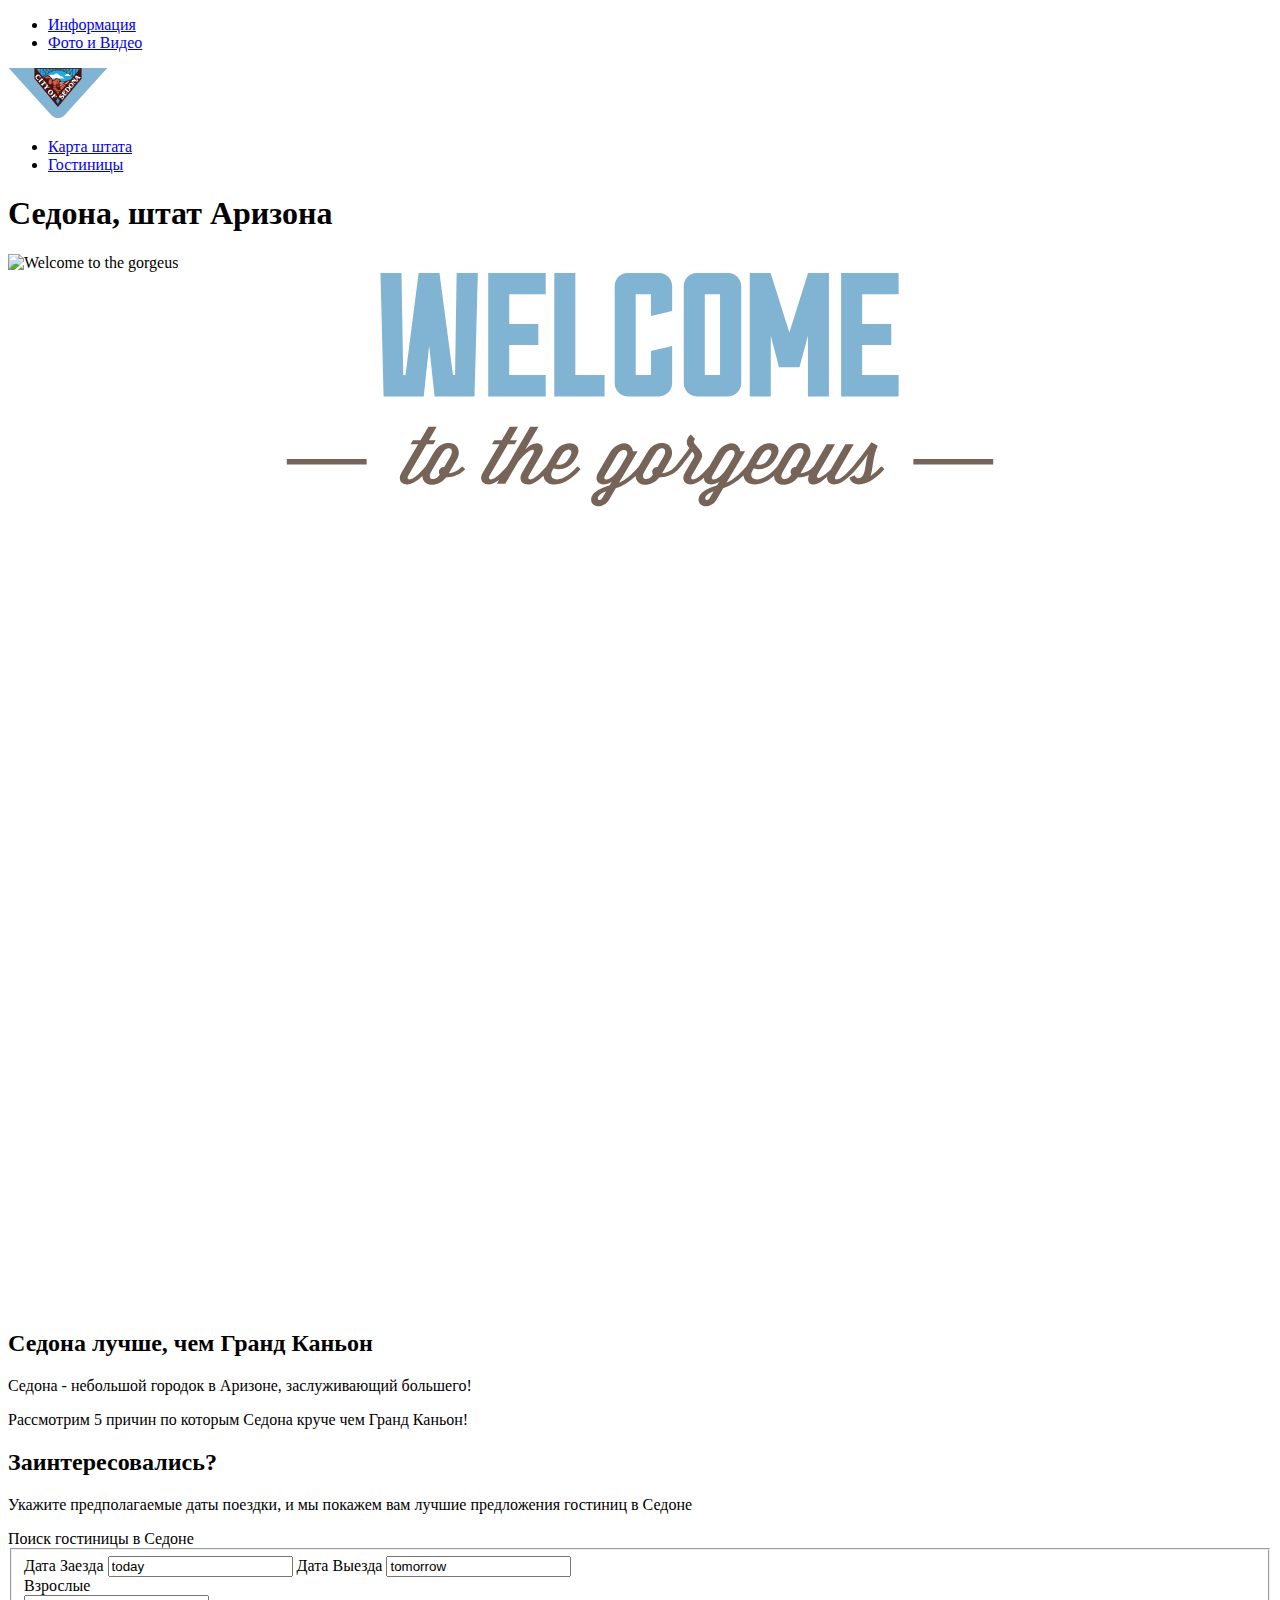
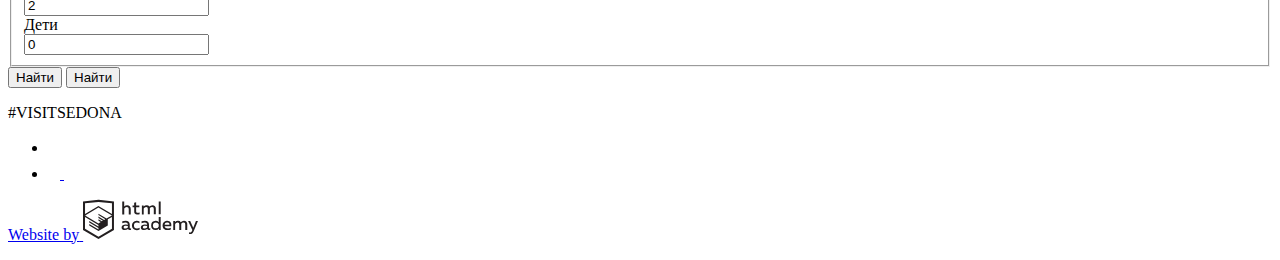
==== index.html @ 5797c6d7 "подправленное" ====
<!DOCTYPE html>
<html lang="ru">
  <head>
    <meta charset="utf-8">
    <title>HTML Academy: Седона</title>
  </head>
  <body>
    <header class="main-header">
      <nav class="main-navigation">

        <ul class="left-navigation">
          <li><a href="info.html">Информация</a></li>
          <li><a href="photo.html">Фото и Видео</a></li>
        </ul>
          <a class="main-header-logo">
          <img src="img/logo-sedona.svg" width="100" height="50" alt="Логотип Седона">
          </a>
        <ul class="right-navigation">
          <li><a href="map.html">Карта штата</a></li>
          <li><a href="hotels.html">Гостиницы</a></li>
        </ul>
      </nav>
    </header>

<main class="main-page">
  <h1 class="visually-hidden">Седона, штат Аризона</h1>
  <section class="top-section">

    <img src="img/background.jpg" alt="Welcome to the gorgeus ">
    <img src="img/intro-welcome.svg" alt="SEDONA">
    <img src="img/polygon.svg" alt="Besause the Grand Canyon - sucks!">

    <h2 class="visually-hidden">Седона лучше, чем Гранд Каньон</h2>
    <span>Седона - небольшой городок в Аризоне, заслуживающий большего!<span>
    <p>Рассмотрим 5 причин по которым Седона круче чем Гранд Каньон!</p>
  </section>
  <section class="sedona-features">
  </section>
  <section class="search-field">
    <h2>Заинтересовались?</h2>
  <p>
    Укажите предполагаемые даты поездки, и мы покажем вам лучшие предложения
    гостиниц в Седоне
  </p>

    <form class="hotels-search" action=action="https://echo.htmlacademy.ru" method="post">
      <span class="search-field-top-name">Поиск гостиницы в Седоне</span>
    <fieldset class="search-field-main">

        <label for="date-in">
        <span class="search-field-main-span">Дата Заезда</span>
        </label>
        <input id="date-in" type="text" name="date-in" value="today">

        <label for="date-out">
        <span class="search-field-main-span">Дата Выезда</span>
        </label>
        <input id="date-out" type="text" name="date-out" value="tomorrow">

    <div class="half-whidth">
      <label for="adults">
      <span class="search-field-main-span">Взрослые</span>
      </label>
      <span class="search-form-plus" style="display: block" aria-label="Добавить">
        <!-- сюда добавить ::before c background -->
        </span>
      <span class="search-form-minus" style="display: block" aria-label="Убрать">
        </span>
      <input id="date-in" type="text" name="adults" value="2" max="9" min="0">
    </div>
    <div class="half-whidth">
      <label for="children">
      <span class="search-field-main-span">Дети</span>
      </label>
      <span class="search-form-plus" style="display: block" aria-label="Добавить">
        </span>
      <span class="search-form-minus" style="display: block" aria-label="Убрать">
      </span>
      <input id="children" type="text" name="children" value="0" max="9" min="0">
    </div>
      </fieldset>

      <button type="submit" name="button">Найти</button>
        <input type="submit" name="searchbutton" value="Найти">

    </form>

  </section>

</main>

  <footer class="main-footer">
     <p class="footer-contacts">
       #VISITSEDONA
     </p>
     <div class="footer-social">
       <ul>
         <li><a class="social-button" href="#" aria-label="Мы в Твиттер">
            <img src="img/twitter.svg" alt="Twitter">
         </a></li>
         <li><a class="social-button" href="#" aria-label="Наша страница на Фейсбук">
           <img src="img/fb-icon.svg" alt="Facebook>
         </a></li>
         <li><a class="social-button" href="#" aria-label="Наш Ютуб-канал">
           <img src="img/youtube.svg" alt="YouTube">
           <!-- Надо оставлять альт-подписи к этим картинкам? -->
           <!-- почему их не видно на странице? -->
         </a></li>
       </ul>
     </div>

     <p class="footer-copyright">
    <a class="button" href="https://htmlacademy.ru/intensive/htmlcss">
      <span>Website by</span>
      <img src="img/logo-htmlacademy.svg" width="115" height="41" alt="ЛогоHTMLАкадемия">
    </a>
     </p>

  </footer>
</body>
</html>
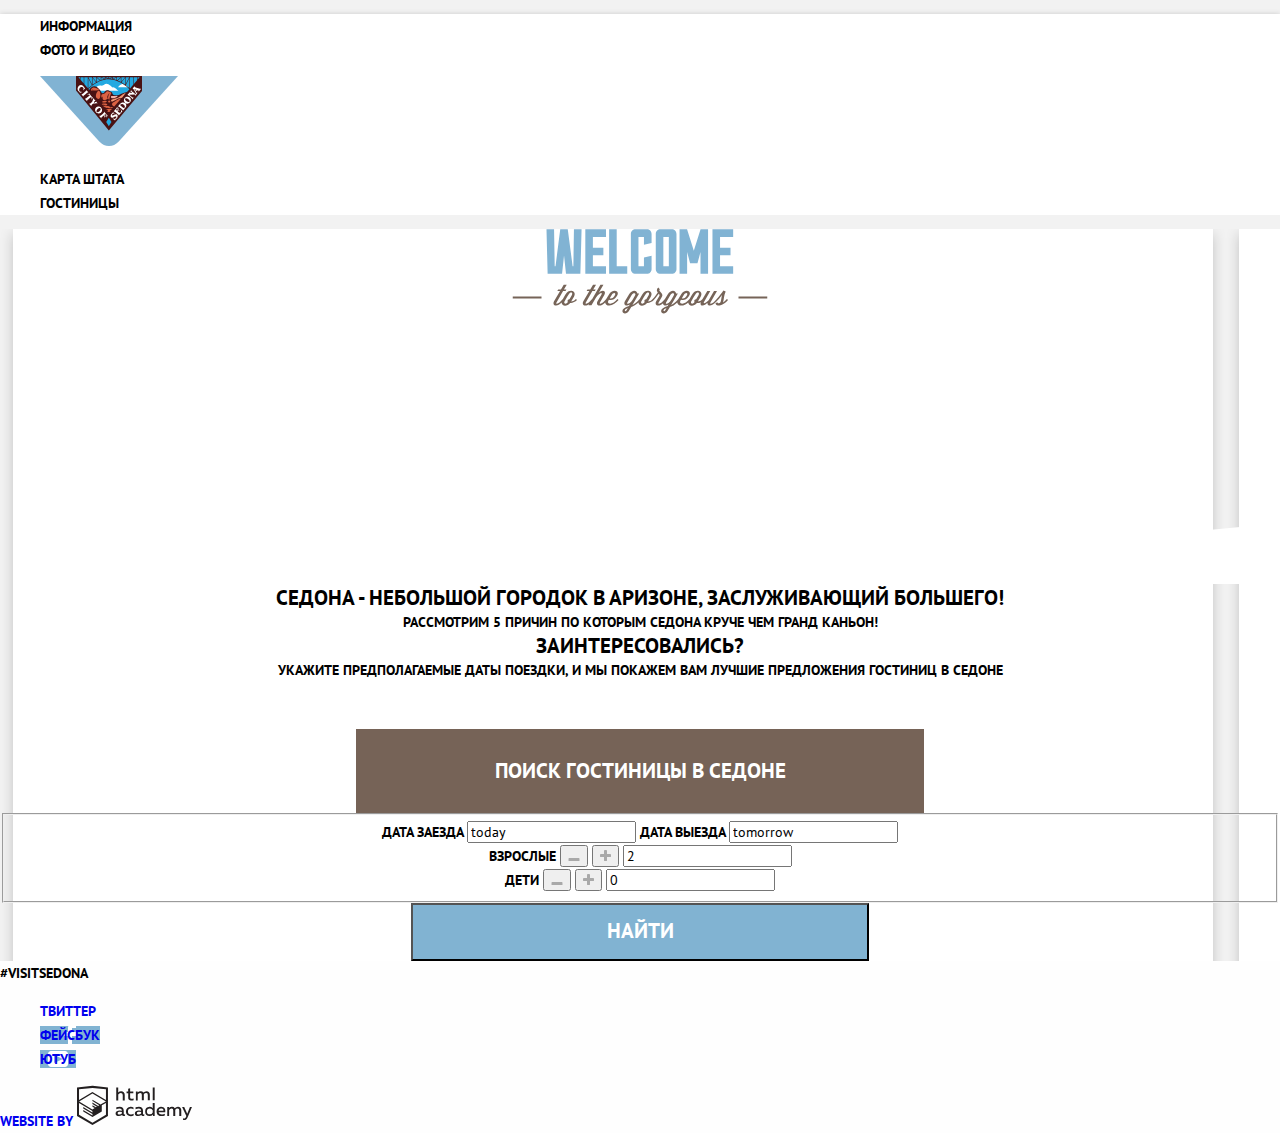
==== commit a98a7a6f: "пятое задание" ====
--- a/index.html
+++ b/index.html
@@ -3,6 +3,9 @@
   <head>
     <meta charset="utf-8">
     <title>HTML Academy: Седона</title>
+    <link rel="stylesheet" href="css/normalize.css">
+    <link href="https://fonts.googleapis.com/css?family=PT+Sans:400,700&amp;subset=cyrillic" rel="stylesheet">
+    <link rel="stylesheet" href="css/style.css">
   </head>
   <body>
     <header class="main-header">
@@ -12,9 +15,11 @@
           <li><a href="info.html">Информация</a></li>
           <li><a href="photo.html">Фото и Видео</a></li>
         </ul>
+        <figure class="logo">
           <a class="main-header-logo">
-          <img src="img/logo-sedona.svg" width="100" height="50" alt="Логотип Седона">
+          <img src="img/logo-sedona.svg" width="138" height="70" alt="Логотип Седона">
           </a>
+        </figure>
         <ul class="right-navigation">
           <li><a href="map.html">Карта штата</a></li>
           <li><a href="hotels.html">Гостиницы</a></li>
@@ -24,19 +29,18 @@
 
 <main class="main-page">
   <h1 class="visually-hidden">Седона, штат Аризона</h1>
-  <section class="top-section">
 
-    <img src="img/background.jpg" alt="Welcome to the gorgeus ">
-    <img src="img/intro-welcome.svg" alt="SEDONA">
-    <img src="img/polygon.svg" alt="Besause the Grand Canyon - sucks!">
+  <section class="sedona-intro">
+    <h2 class="visually-hidden">Седона лучше, чем Гранд Каньон</h2>
+    <img src="img/intro-welcome.svg" width="460" height="350" alt="Welcome to the gorgeus SEDONA">
+  </section>
 
-    <h2 class="visually-hidden">Седона лучше, чем Гранд Каньон</h2>
-    <span>Седона - небольшой городок в Аризоне, заслуживающий большего!<span>
+  <section class="sedona-features">
+    <h3>Седона - небольшой городок в Аризоне, заслуживающий большего!</h3>
     <p>Рассмотрим 5 причин по которым Седона круче чем Гранд Каньон!</p>
   </section>
-  <section class="sedona-features">
-  </section>
-  <section class="search-field">
+
+  <section class="sedona-searchfield">
     <h2>Заинтересовались?</h2>
   <p>
     Укажите предполагаемые даты поездки, и мы покажем вам лучшие предложения
@@ -44,44 +48,50 @@
   </p>
 
     <form class="hotels-search" action=action="https://echo.htmlacademy.ru" method="post">
-      <span class="search-field-top-name">Поиск гостиницы в Седоне</span>
+      <a href="#" class="searchfield-top">Поиск гостиницы в Седонe</a>
+
+
     <fieldset class="search-field-main">
-
         <label for="date-in">
-        <span class="search-field-main-span">Дата Заезда</span>
+        <span class="searchfield-main-span">Дата Заезда</span>
         </label>
         <input id="date-in" type="text" name="date-in" value="today">
 
         <label for="date-out">
-        <span class="search-field-main-span">Дата Выезда</span>
+        <span class="searchfield-main-span">Дата Выезда</span>
         </label>
         <input id="date-out" type="text" name="date-out" value="tomorrow">
 
     <div class="half-whidth">
       <label for="adults">
-      <span class="search-field-main-span">Взрослые</span>
+      <span class="searchfield-main-span">Взрослые</span>
       </label>
-      <span class="search-form-plus" style="display: block" aria-label="Добавить">
-        <!-- сюда добавить ::before c background -->
-        </span>
-      <span class="search-form-minus" style="display: block" aria-label="Убрать">
-        </span>
-      <input id="date-in" type="text" name="adults" value="2" max="9" min="0">
+      <!-- как мне поступить с лейблом для кнопки? -->
+        <button type="button" name="adults-plus" aria-label="Добавить">
+        <img src="img/minus.svg" alt="Добавить"></button>
+
+        <button type="button" name="adults-minus" aria-label="Убрать">
+        <img src="img/plus.svg" alt="Убрать"></button>
+
+      <input id="adults" type="text" name="adults" value="2" max="9" min="0">
     </div>
     <div class="half-whidth">
       <label for="children">
-      <span class="search-field-main-span">Дети</span>
+      <span class="searchfield-main-span">Дети</span>
       </label>
-      <span class="search-form-plus" style="display: block" aria-label="Добавить">
-        </span>
-      <span class="search-form-minus" style="display: block" aria-label="Убрать">
-      </span>
+      <button type="button" name="adults-plus" aria-label="Добавить">
+      <img src="img/minus.svg" alt="Добавить"></button>
+
+      <button type="button" name="adults-minus" aria-label="Убрать">
+      <img src="img/plus.svg" alt="Убрать"></button>
+
       <input id="children" type="text" name="children" value="0" max="9" min="0">
     </div>
+
       </fieldset>
-
-      <button type="submit" name="button">Найти</button>
-        <input type="submit" name="searchbutton" value="Найти">
+        <button class="button search-button" type="submit" name="searchbutton">
+        <span class="title-text">Найти</span>
+        </button>
 
     </form>
 
@@ -94,27 +104,25 @@
        #VISITSEDONA
      </p>
      <div class="footer-social">
-       <ul>
-         <li><a class="social-button" href="#" aria-label="Мы в Твиттер">
-            <img src="img/twitter.svg" alt="Twitter">
+       <ul class="social-list">
+         <li><a class="social-button-twitter" href="#" aria-label="Мы в Твиттер">
+          Твиттер
          </a></li>
-         <li><a class="social-button" href="#" aria-label="Наша страница на Фейсбук">
-           <img src="img/fb-icon.svg" alt="Facebook>
+         <li><a class="social-button-facebook" href="#" aria-label="Наша страница на Фейсбук">
+           Фейсбук
          </a></li>
-         <li><a class="social-button" href="#" aria-label="Наш Ютуб-канал">
-           <img src="img/youtube.svg" alt="YouTube">
-           <!-- Надо оставлять альт-подписи к этим картинкам? -->
-           <!-- почему их не видно на странице? -->
+         <li><a class="social-button-youtube" href="#" aria-label="Наш Ютуб-канал">
+          Ютуб
          </a></li>
        </ul>
      </div>
 
-     <p class="footer-copyright">
+     <div class="footer-copyright">
     <a class="button" href="https://htmlacademy.ru/intensive/htmlcss">
       <span>Website by</span>
       <img src="img/logo-htmlacademy.svg" width="115" height="41" alt="ЛогоHTMLАкадемия">
     </a>
-     </p>
+  </div>
 
   </footer>
 </body>
--- a/css/style.css
+++ b/css/style.css
@@ -0,0 +1,171 @@
+body {
+  font-family: "PT Sans", Arial, sans-serif;
+  font-size: 14px;
+  line-height: 24px;
+  font-weight: bold;
+  color: rgb(0, 0, 0);
+  text-transform: uppercase;
+  background-color: #f2f2f2;
+  box-shadow: 0 0 5px #cccccc;
+
+  /* margin-left: 40px;
+  margin-right: 40px; */
+}
+
+body, p,
+h1, h2, h3, h4, h5, h6 {
+  margin: 0;
+  padding: 0;
+}
+
+a {
+  text-decoration: none;
+}
+
+.visually-hidden {
+  position: absolute;
+  width: 1px;
+  height: 1px;
+  margin: 1px;
+  border: 0;
+  padding: 0;
+  clip: rect(0 0 0 0);
+  overflow: hidden;
+}
+
+.title-text {
+  font-size: 21px;
+}
+
+.button {
+  font: inherit;
+  text-transform: uppercase;
+  text-align: center;
+  vertical-align: middle;
+}
+
+.main-navigation {
+  background-color: #ffffff;
+  margin: 0;
+}
+
+ .left-navigation,
+.right-navigation {
+  list-style: none;
+}
+
+.left-navigation a,
+.right-navigation a {
+  color: rgb(0, 0, 0);
+}
+
+.left-navigation a:hover,
+.right-navigation a:hover,
+.left-navigation a:focus,
+.right-navigation a:focus  {
+  color: #81b3d2;
+}
+
+/* Мейн */
+.main-page {
+  /* background-color: #ffffff; */
+  text-align: center;
+  background-image: url("../img/white back.png");
+}
+
+.sedona-intro {
+  background-image:
+  url("../img/intro-mask.svg"), url("../img/background.jpg");
+  background-position: bottom, center;
+  text-align: center;
+  background-repeat: no-repeat;
+  background-size: auto, 1200px 518px;
+}
+
+.sedona-features h3 {
+  font-size: 21px;
+}
+
+/* поле поиска */
+
+.searchfield-top {
+  display: block;
+  width: 568px;
+  margin-top: 47px;
+  margin-right: auto;
+  margin-left: auto;
+  padding-top: 30px;
+  padding-bottom: 30px;
+  font-weight: 700;
+  font-size: 21px;
+  color: #ffffff;
+  text-decoration: none;
+  background-color: #766357;
+}
+
+.search-button {
+  width: 458px;
+  height: 58px;
+  background-color: #81b3d2;
+  color: #ffffff;
+}
+
+/* страница поиска отелей */
+
+.hotels-list {
+  list-style: none;
+}
+
+.button-blue {
+  background-color: #81b3d2;
+  list-style: none;
+  color: #ffffff;
+}
+
+.button-brown {
+  background-color: #766357;
+  color: #ffffff;
+}
+
+/* .button-blue a:hover
+.button-blue a:focus {
+  background-color: #669ec0;
+}
+
+.button-blue a:active {
+  background-color: #5496bd;
+}
+
+.button-brown a:hover
+.button-brown a:focus {
+  background-color: #604e43;
+}
+
+.button-brown a:active {
+  background-color: #503e33;
+ }  ничего не работает? */
+
+/* Футер */
+.main-footer {
+  background-color: rgba(255, 255, 255, 0.902);
+}
+
+.social-list  {
+  list-style: none;
+}
+.social-button-twitter {
+  background: #81b3d2, url("../img/twitter.svg"), no-repeat, center;
+}
+
+.social-button-facebook {
+  background: #81b3d2 url("../img/facebook.svg") no-repeat center;
+}
+
+.social-button-youtube {
+  background: #81b3d2 url("../img/youtube.svg") no-repeat center;
+}
+
+.social-button a:hover,
+.social-button a:focus {
+  background-color: #f669ec0;
+}
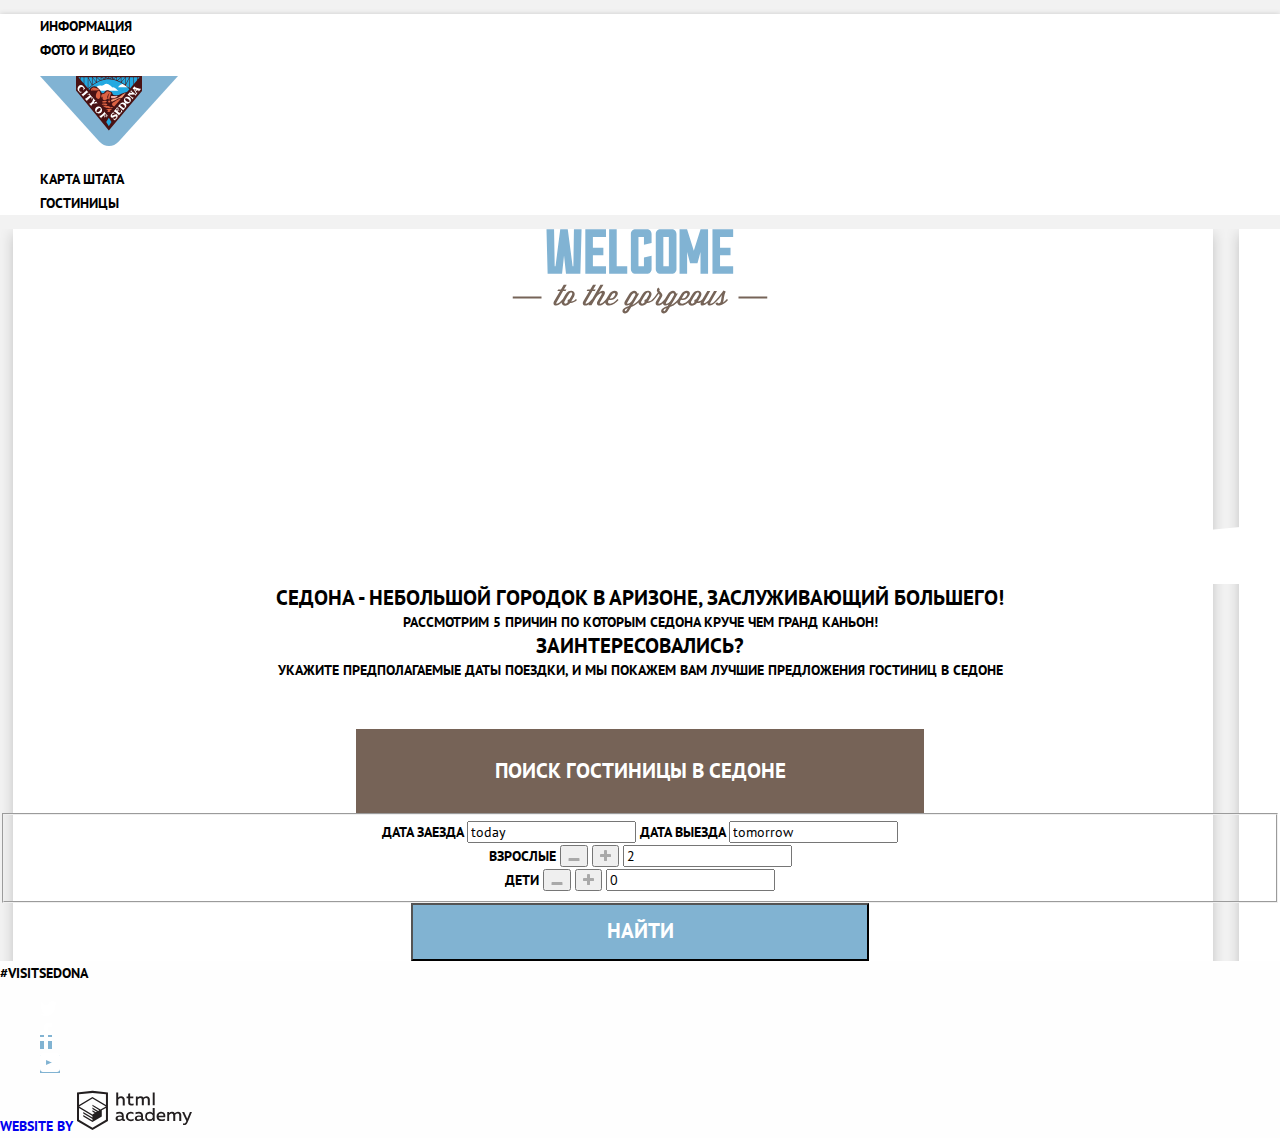
==== commit 565803cb: "исправленное" ====
--- a/index.html
+++ b/index.html
@@ -1,129 +1,129 @@
 <!DOCTYPE html>
 <html lang="ru">
-  <head>
-    <meta charset="utf-8">
-    <title>HTML Academy: Седона</title>
-    <link rel="stylesheet" href="css/normalize.css">
-    <link href="https://fonts.googleapis.com/css?family=PT+Sans:400,700&amp;subset=cyrillic" rel="stylesheet">
-    <link rel="stylesheet" href="css/style.css">
-  </head>
-  <body>
-    <header class="main-header">
-      <nav class="main-navigation">
+<head>
+  <meta charset="utf-8">
+  <title>HTML Academy: Седона</title>
+  <link rel="stylesheet" href="css/normalize.css">
+  <link href="https://fonts.googleapis.com/css?family=PT+Sans:400,700&amp;subset=cyrillic" rel="stylesheet">
+  <link rel="stylesheet" href="css/style.css">
+</head>
+<body>
+  <header class="main-header">
+    <nav class="main-navigation">
 
-        <ul class="left-navigation">
-          <li><a href="info.html">Информация</a></li>
-          <li><a href="photo.html">Фото и Видео</a></li>
-        </ul>
-        <figure class="logo">
-          <a class="main-header-logo">
+      <ul class="left-navigation">
+        <li><a href="info.html">Информация</a></li>
+        <li><a href="photo.html">Фото и Видео</a></li>
+      </ul>
+      <figure class="logo">
+        <a class="main-header-logo">
           <img src="img/logo-sedona.svg" width="138" height="70" alt="Логотип Седона">
-          </a>
-        </figure>
-        <ul class="right-navigation">
-          <li><a href="map.html">Карта штата</a></li>
-          <li><a href="hotels.html">Гостиницы</a></li>
-        </ul>
-      </nav>
-    </header>
+        </a>
+      </figure>
+      <ul class="right-navigation">
+        <li><a href="map.html">Карта штата</a></li>
+        <li><a href="hotels.html">Гостиницы</a></li>
+      </ul>
+    </nav>
+  </header>
 
-<main class="main-page">
-  <h1 class="visually-hidden">Седона, штат Аризона</h1>
+  <main class="main-page">
+    <h1 class="visually-hidden">Седона, штат Аризона</h1>
 
-  <section class="sedona-intro">
-    <h2 class="visually-hidden">Седона лучше, чем Гранд Каньон</h2>
-    <img src="img/intro-welcome.svg" width="460" height="350" alt="Welcome to the gorgeus SEDONA">
-  </section>
+    <section class="sedona-intro">
+      <h2 class="visually-hidden">Седона лучше, чем Гранд Каньон</h2>
+      <img src="img/intro-welcome.svg" width="460" height="350" alt="Welcome to the gorgeus SEDONA">
+    </section>
 
-  <section class="sedona-features">
-    <h3>Седона - небольшой городок в Аризоне, заслуживающий большего!</h3>
-    <p>Рассмотрим 5 причин по которым Седона круче чем Гранд Каньон!</p>
-  </section>
+    <section class="sedona-features">
+      <h3>Седона - небольшой городок в Аризоне, заслуживающий большего!</h3>
+      <p>Рассмотрим 5 причин по которым Седона круче чем Гранд Каньон!</p>
+    </section>
 
-  <section class="sedona-searchfield">
-    <h2>Заинтересовались?</h2>
-  <p>
-    Укажите предполагаемые даты поездки, и мы покажем вам лучшие предложения
-    гостиниц в Седоне
-  </p>
+    <section class="sedona-searchfield">
+      <h2>Заинтересовались?</h2>
+      <p>
+        Укажите предполагаемые даты поездки, и мы покажем вам лучшие предложения
+        гостиниц в Седоне
+      </p>
 
-    <form class="hotels-search" action=action="https://echo.htmlacademy.ru" method="post">
-      <a href="#" class="searchfield-top">Поиск гостиницы в Седонe</a>
+      <form class="hotels-search" action=action="https://echo.htmlacademy.ru" method="post">
+        <a href="#" class="searchfield-top">Поиск гостиницы в Седонe</a>
 
 
-    <fieldset class="search-field-main">
-        <label for="date-in">
-        <span class="searchfield-main-span">Дата Заезда</span>
-        </label>
-        <input id="date-in" type="text" name="date-in" value="today">
+        <fieldset class="search-field-main">
+          <label for="date-in">
+            <span class="searchfield-main-span">Дата Заезда</span>
+          </label>
+          <input id="date-in" type="text" name="date-in" value="today">
 
-        <label for="date-out">
-        <span class="searchfield-main-span">Дата Выезда</span>
-        </label>
-        <input id="date-out" type="text" name="date-out" value="tomorrow">
+          <label for="date-out">
+            <span class="searchfield-main-span">Дата Выезда</span>
+          </label>
+          <input id="date-out" type="text" name="date-out" value="tomorrow">
 
-    <div class="half-whidth">
-      <label for="adults">
-      <span class="searchfield-main-span">Взрослые</span>
-      </label>
-      <!-- как мне поступить с лейблом для кнопки? -->
-        <button type="button" name="adults-plus" aria-label="Добавить">
-        <img src="img/minus.svg" alt="Добавить"></button>
+          <div class="half-whidth">
+            <label for="adults">
+              <span class="searchfield-main-span">Взрослые</span>
+            </label>
+            <!-- как мне поступить с лейблом для кнопки? -->
+            <button type="button" name="adults-plus" aria-label="Добавить">
+              <img src="img/minus.svg" alt="Добавить"></button>
 
-        <button type="button" name="adults-minus" aria-label="Убрать">
-        <img src="img/plus.svg" alt="Убрать"></button>
+              <button type="button" name="adults-minus" aria-label="Убрать">
+                <img src="img/plus.svg" alt="Убрать"></button>
 
-      <input id="adults" type="text" name="adults" value="2" max="9" min="0">
-    </div>
-    <div class="half-whidth">
-      <label for="children">
-      <span class="searchfield-main-span">Дети</span>
-      </label>
-      <button type="button" name="adults-plus" aria-label="Добавить">
-      <img src="img/minus.svg" alt="Добавить"></button>
+                <input id="adults" type="text" name="adults" value="2" max="9" min="0">
+              </div>
+              <div class="half-whidth">
+                <label for="children">
+                  <span class="searchfield-main-span">Дети</span>
+                </label>
+                <button type="button" name="adults-plus" aria-label="Добавить">
+                  <img src="img/minus.svg" alt="Добавить"></button>
 
-      <button type="button" name="adults-minus" aria-label="Убрать">
-      <img src="img/plus.svg" alt="Убрать"></button>
+                  <button type="button" name="adults-minus" aria-label="Убрать">
+                    <img src="img/plus.svg" alt="Убрать"></button>
 
-      <input id="children" type="text" name="children" value="0" max="9" min="0">
-    </div>
+                    <input id="children" type="text" name="children" value="0" max="9" min="0">
+                  </div>
 
-      </fieldset>
-        <button class="button search-button" type="submit" name="searchbutton">
-        <span class="title-text">Найти</span>
-        </button>
+                </fieldset>
+                <button class="button search-button" type="submit" name="searchbutton">
+                  <span class="title-text">Найти</span>
+                </button>
 
-    </form>
+              </form>
 
-  </section>
+            </section>
 
-</main>
+          </main>
 
-  <footer class="main-footer">
-     <p class="footer-contacts">
-       #VISITSEDONA
-     </p>
-     <div class="footer-social">
-       <ul class="social-list">
-         <li><a class="social-button-twitter" href="#" aria-label="Мы в Твиттер">
-          Твиттер
-         </a></li>
-         <li><a class="social-button-facebook" href="#" aria-label="Наша страница на Фейсбук">
-           Фейсбук
-         </a></li>
-         <li><a class="social-button-youtube" href="#" aria-label="Наш Ютуб-канал">
-          Ютуб
-         </a></li>
-       </ul>
-     </div>
+          <footer class="main-footer">
+            <p class="footer-contacts">
+              #VISITSEDONA
+            </p>
+            <div class="footer-social">
+              <ul class="social-list">
+                <li><a class="social-button-twitter" href="#" aria-label="Мы в Твиттер">
+                  <img src="img/twitter.svg" alt="twitter">
+                </a></li>
+                <li><a class="social-button-facebook" href="#" aria-label="Наша страница на Фейсбук">
+                  <img src="img/facebook.svg" alt="facebook">
+                </a></li>
+                <li><a class="social-button-youtube" href="#" aria-label="Наш Ютуб-канал">
+                  <img src="img/youtube.svg" alt="youtube">
+                </a></li>
+              </ul>
+            </div>
 
-     <div class="footer-copyright">
-    <a class="button" href="https://htmlacademy.ru/intensive/htmlcss">
-      <span>Website by</span>
-      <img src="img/logo-htmlacademy.svg" width="115" height="41" alt="ЛогоHTMLАкадемия">
-    </a>
-  </div>
+            <div class="footer-copyright">
+              <a class="button" href="https://htmlacademy.ru/intensive/htmlcss">
+                <span>Website by</span>
+                <img src="img/logo-htmlacademy.svg" width="115" height="41" alt="ЛогоHTMLАкадемия">
+              </a>
+            </div>
 
-  </footer>
-</body>
-</html>
+          </footer>
+        </body>
+        </html>
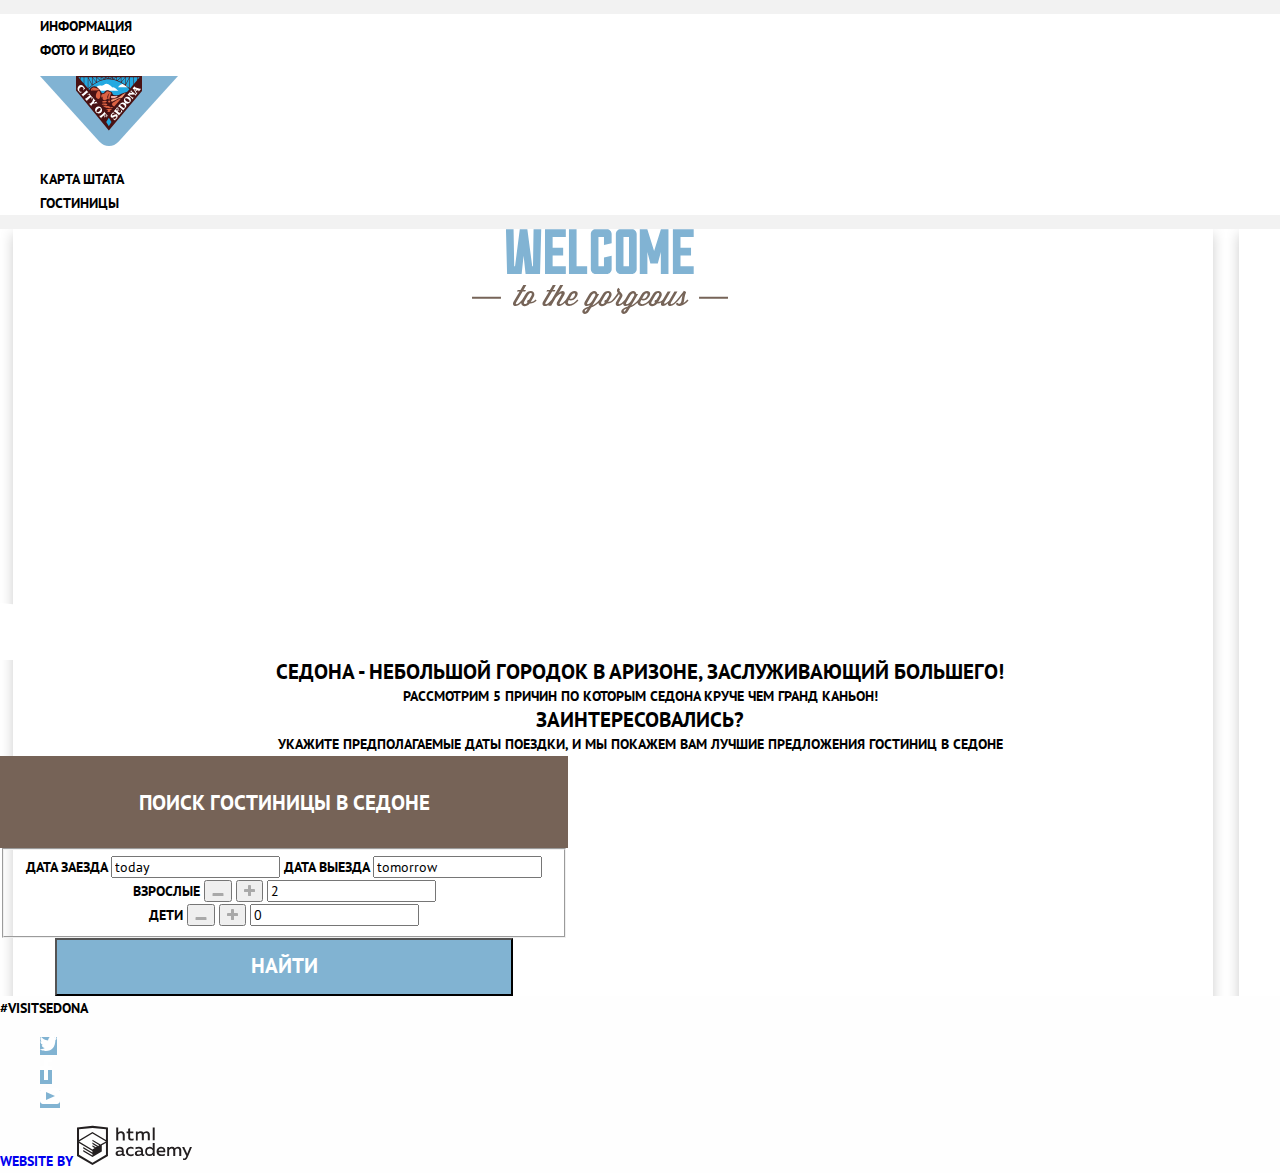
==== commit e1d85eb8: "свежее 5 с ровными строчками" ====
--- a/index.html
+++ b/index.html
@@ -30,10 +30,10 @@
   <main class="main-page">
     <h1 class="visually-hidden">Седона, штат Аризона</h1>
 
-    <section class="sedona-intro">
+    <div class="sedona-intro">
       <h2 class="visually-hidden">Седона лучше, чем Гранд Каньон</h2>
-      <img src="img/intro-welcome.svg" width="460" height="350" alt="Welcome to the gorgeus SEDONA">
-    </section>
+      <img src="img/intro-welcome.svg" width="458" height="352" alt="Welcome to the gorgeus SEDONA">
+    </div>
 
     <section class="sedona-features">
       <h3>Седона - небольшой городок в Аризоне, заслуживающий большего!</h3>
--- a/css/style.css
+++ b/css/style.css
@@ -6,7 +6,7 @@
   color: rgb(0, 0, 0);
   text-transform: uppercase;
   background-color: #f2f2f2;
-  box-shadow: 0 0 5px #cccccc;
+  /* box-shadow: 0 0 5px #cccccc; */
 
   /* margin-left: 40px;
   margin-right: 40px; */
@@ -68,18 +68,33 @@
 
 /* Мейн */
 .main-page {
-  /* background-color: #ffffff; */
+  background-color: #ffffff;
   text-align: center;
   background-image: url("../img/white back.png");
+  display: block;
 }
 
 .sedona-intro {
-  background-image:
-  url("../img/intro-mask.svg"), url("../img/background.jpg");
-  background-position: bottom, center;
+  position: relative;
+  background-image: url("../img/background.jpg");
+  width: 1200px; /*  картинка ползет вбок, что с ней делать и что у меня за полоска сбоку?*)     */
   text-align: center;
   background-repeat: no-repeat;
-  background-size: auto, 1200px 518px;
+  background-size: cover;
+  height: 431px;
+
+}
+
+.sedona-intro::after {
+  /*я считаю что это гениально */
+  content: "";
+  background-image: url("../img/intro-mask.svg");
+  background-repeat: no-repeat;
+  width: 100%;
+  height: 57px;
+  position: absolute;
+  left: 0;
+  bottom: 0;
 }
 
 .sedona-features h3 {
@@ -88,14 +103,17 @@
 
 /* поле поиска */
 
+.hotels-search {
+  text-align: center;
+  line-height: 24px;
+  width: 568px;
+}
+
 .searchfield-top {
   display: block;
   width: 568px;
-  margin-top: 47px;
-  margin-right: auto;
-  margin-left: auto;
-  padding-top: 30px;
-  padding-bottom: 30px;
+  padding-top: 35px;
+  padding-bottom: 33px;
   font-weight: 700;
   font-size: 21px;
   color: #ffffff;
@@ -143,7 +161,7 @@
 
 .button-brown a:active {
   background-color: #503e33;
- }  ничего не работает? */
+ }  ничего не работает что я тут не так сделала?*/
 
 /* Футер */
 .main-footer {
@@ -154,15 +172,15 @@
   list-style: none;
 }
 .social-button-twitter {
-  background: #81b3d2, url("../img/twitter.svg"), no-repeat, center;
+  background: #81b3d2 no-repeat center;
 }
 
 .social-button-facebook {
-  background: #81b3d2 url("../img/facebook.svg") no-repeat center;
+  background: #81b3d2 no-repeat center;
 }
 
 .social-button-youtube {
-  background: #81b3d2 url("../img/youtube.svg") no-repeat center;
+  background: #81b3d2 no-repeat center;
 }
 
 .social-button a:hover,
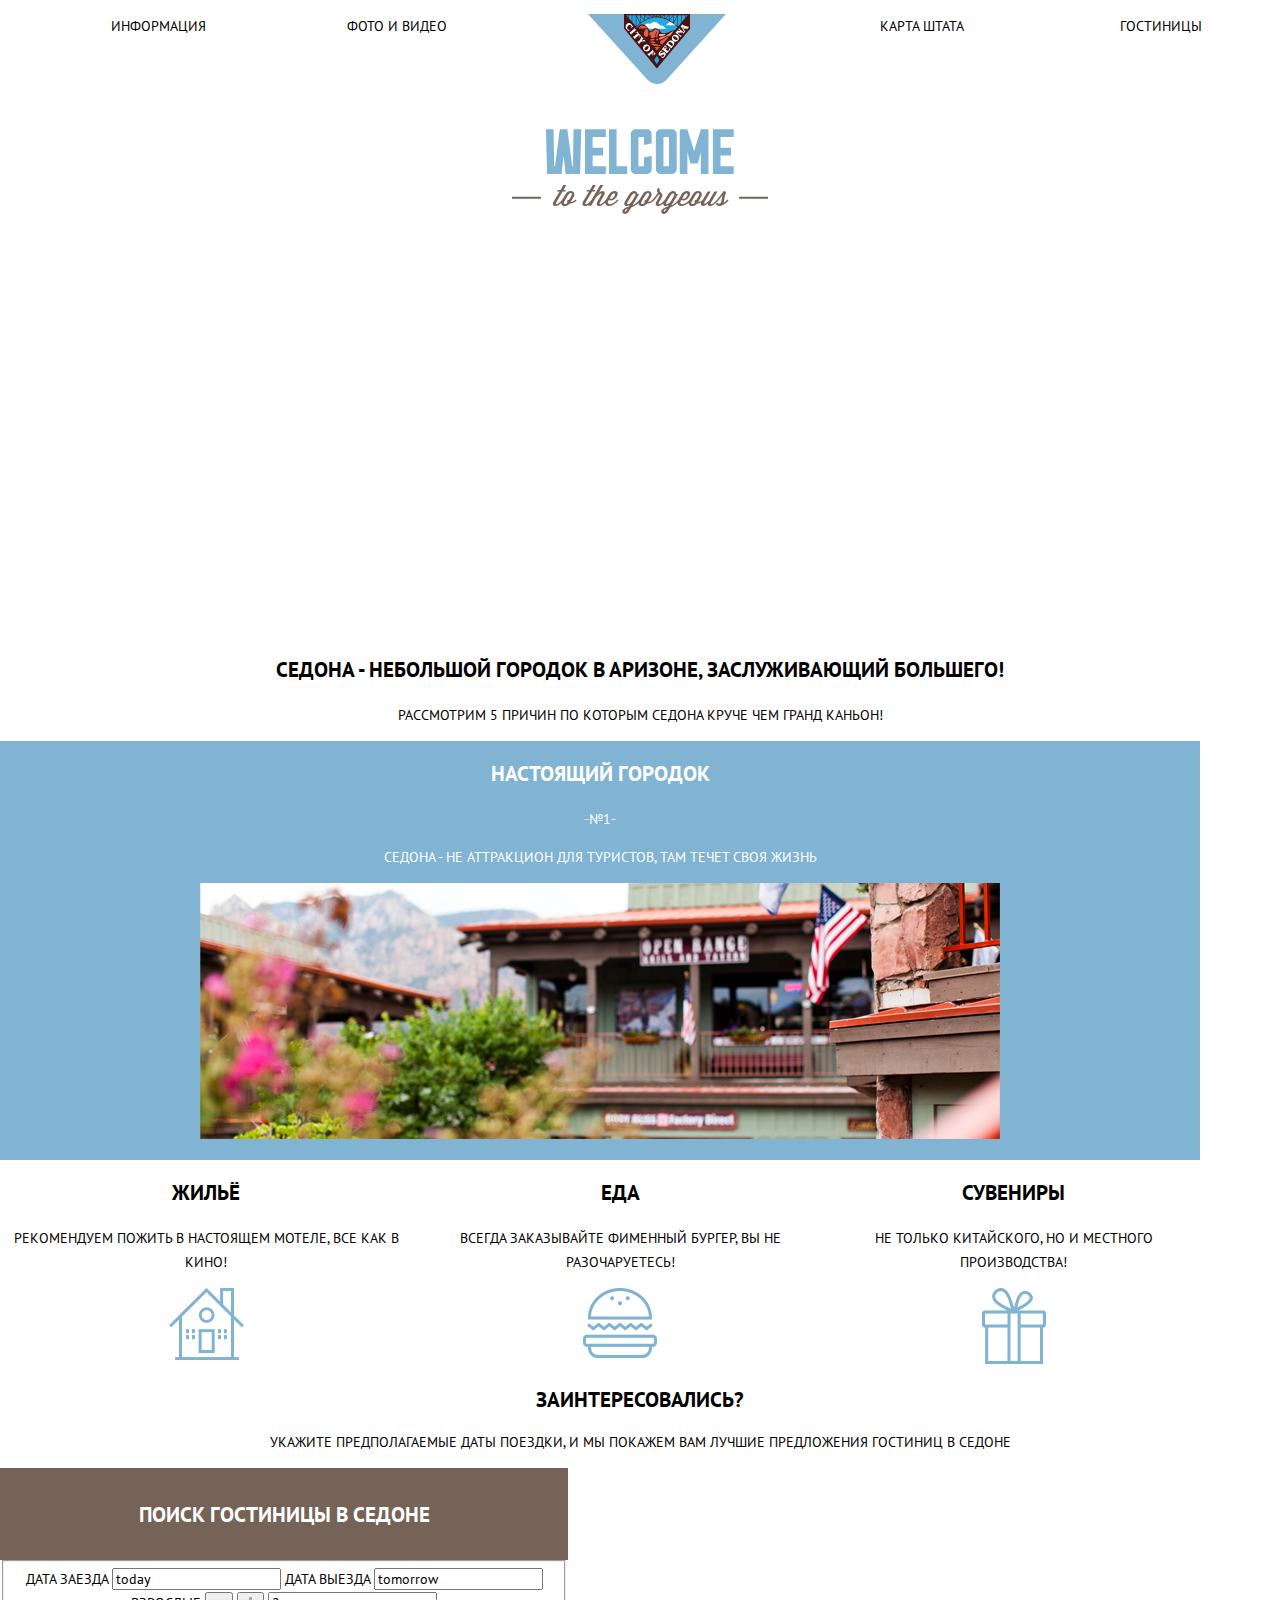
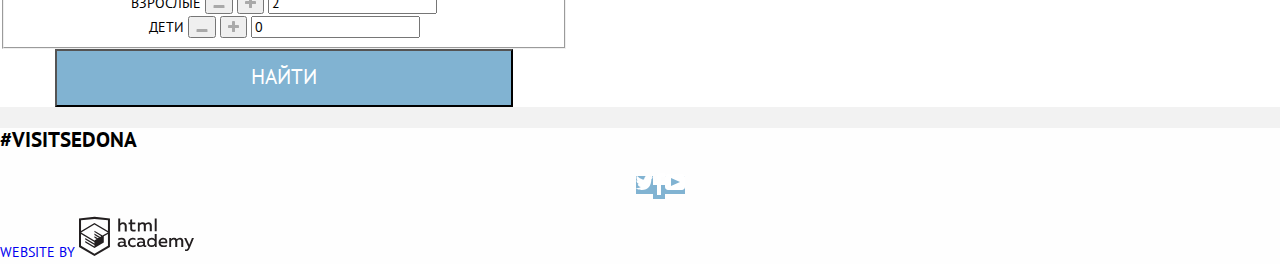
==== commit 286ef370: "флекс 1" ====
--- a/index.html
+++ b/index.html
@@ -3,28 +3,31 @@
 <head>
   <meta charset="utf-8">
   <title>HTML Academy: Седона</title>
+  <link href="https://fonts.googleapis.com/css?family=PT+Sans:400,700&amp;subset=cyrillic" rel="stylesheet">
   <link rel="stylesheet" href="css/normalize.css">
-  <link href="https://fonts.googleapis.com/css?family=PT+Sans:400,700&amp;subset=cyrillic" rel="stylesheet">
   <link rel="stylesheet" href="css/style.css">
 </head>
 <body>
   <header class="main-header">
     <nav class="main-navigation">
-
-      <ul class="left-navigation">
+  <figure class="logo">
+    <a class="main-header-logo">
+      <img src="img/logo-sedona.svg" width="138" height="70" alt="Логотип Седона">
+    </a>
+  </figure>
+  <div class="list1">
+      <ul class="left-navigation navigation-list">
         <li><a href="info.html">Информация</a></li>
         <li><a href="photo.html">Фото и Видео</a></li>
       </ul>
-      <figure class="logo">
-        <a class="main-header-logo">
-          <img src="img/logo-sedona.svg" width="138" height="70" alt="Логотип Седона">
-        </a>
-      </figure>
-      <ul class="right-navigation">
+    </div>
+  <div class="list2">
+      <ul class="right-navigation navigation-list">
         <li><a href="map.html">Карта штата</a></li>
         <li><a href="hotels.html">Гостиницы</a></li>
       </ul>
-    </nav>
+  </div>
+  </nav>
   </header>
 
   <main class="main-page">
@@ -36,8 +39,50 @@
     </div>
 
     <section class="sedona-features">
-      <h3>Седона - небольшой городок в Аризоне, заслуживающий большего!</h3>
+      <h3 class="headline-small">Седона - небольшой городок в Аризоне, заслуживающий большего!</h3>
       <p>Рассмотрим 5 причин по которым Седона круче чем Гранд Каньон!</p>
+
+      <div class="features-list">
+        <div class="features-row">
+          <div class="sedona-definitions">
+            <h3 class="headline-small">
+              Настоящий городок
+            </h3>
+            -№1-
+            <p>
+              Седона - не аттракцион для туристов, там течет своя жизнь
+            </p>
+          </div>
+          <figure class="image-definition">
+          <img src="img/real-city.png" width="800" height="256" alt="sedona-shop">
+        </figure>
+        </div>
+
+      <div class="text-row">
+        <div class="row-cell">
+          <h3 class="headline-small"> Жильё </h3>
+          <p>
+            Рекомендуем пожить в настоящем мотеле, все как в кино!
+          </p>
+            <img src="img/house.svg" alt="ЖИЛЬЁ">
+        </div>
+        <div class="row-cell">
+          <h3 class="headline-small"> Еда </h3>
+          <p>
+            Всегда заказывайте фименный бургер, вы не разочаруетесь!
+          </p>
+          <img src="img/burger.svg" alt="ЕДА">
+        </div>
+       <div class="row-cell">
+         <h3 class="headline-small"> Сувениры </h3>
+         <p>
+           Не только китайского, но и местного производства!
+         </p>
+        <img src="img/gift.svg" alt="СУВЕНИРЫ">
+       </div>
+    </div>
+      </div>
+
     </section>
 
     <section class="sedona-searchfield">
@@ -94,8 +139,11 @@
                 </button>
 
               </form>
+              <div class="map">
+              </div>
 
             </section>
+
 
           </main>
 
--- a/css/style.css
+++ b/css/style.css
@@ -2,20 +2,10 @@
   font-family: "PT Sans", Arial, sans-serif;
   font-size: 14px;
   line-height: 24px;
-  font-weight: bold;
   color: rgb(0, 0, 0);
   text-transform: uppercase;
   background-color: #f2f2f2;
   /* box-shadow: 0 0 5px #cccccc; */
-
-  /* margin-left: 40px;
-  margin-right: 40px; */
-}
-
-body, p,
-h1, h2, h3, h4, h5, h6 {
-  margin: 0;
-  padding: 0;
 }
 
 a {
@@ -49,20 +39,17 @@
   margin: 0;
 }
 
- .left-navigation,
-.right-navigation {
-  list-style: none;
-}
-
-.left-navigation a,
-.right-navigation a {
+.navigation-list  {
+  list-style: none;
+}
+
+.navigation-list a
+{
   color: rgb(0, 0, 0);
 }
 
-.left-navigation a:hover,
-.right-navigation a:hover,
-.left-navigation a:focus,
-.right-navigation a:focus  {
+.navigation-list a:hover,
+.navigation-list a:focus {
   color: #81b3d2;
 }
 
@@ -70,36 +57,40 @@
 .main-page {
   background-color: #ffffff;
   text-align: center;
-  background-image: url("../img/white back.png");
   display: block;
 }
 
 .sedona-intro {
   position: relative;
   background-image: url("../img/background.jpg");
-  width: 1200px; /*  картинка ползет вбок, что с ней делать и что у меня за полоска сбоку?*)     */
   text-align: center;
   background-repeat: no-repeat;
   background-size: cover;
-  height: 431px;
-
+  height: 508px;
+  padding-top: 77px
 }
 
 .sedona-intro::after {
-  /*я считаю что это гениально */
   content: "";
   background-image: url("../img/intro-mask.svg");
   background-repeat: no-repeat;
   width: 100%;
   height: 57px;
   position: absolute;
+  right: 0;
   left: 0;
   bottom: 0;
 }
 
-.sedona-features h3 {
-  font-size: 21px;
-}
+.headline-small {
+  font-size: 21px;
+}
+
+.features-row {
+  background-color: #81b3d2;
+  color: white;
+}
+
 
 /* поле поиска */
 
@@ -145,31 +136,38 @@
   color: #ffffff;
 }
 
-/* .button-blue a:hover
-.button-blue a:focus {
+.button-blue:hover,
+.button-blue:focus {
   background-color: #669ec0;
 }
 
-.button-blue a:active {
+.button-blue:active {
   background-color: #5496bd;
 }
 
-.button-brown a:hover
-.button-brown a:focus {
+.button-brown:hover,
+.button-brown:focus {
   background-color: #604e43;
 }
 
-.button-brown a:active {
+.button-brown:active {
   background-color: #503e33;
- }  ничего не работает что я тут не так сделала?*/
+ }
 
 /* Футер */
+
+.footer-contacts {
+  font-size: 21px;
+  font-weight: 700;
+}
 .main-footer {
   background-color: rgba(255, 255, 255, 0.902);
 }
 
 .social-list  {
   list-style: none;
+  display: flex;
+  justify-content: center;
 }
 .social-button-twitter {
   background: #81b3d2 no-repeat center;
@@ -187,3 +185,60 @@
 .social-button a:focus {
   background-color: #f669ec0;
 }
+
+/* для флексов */
+/* хедер */
+
+.main-header {
+  margin: 0;
+  padding: 0;
+}
+
+.main-navigation {
+display:flex;
+justify-content: space-between;
+}
+
+.left-navigation {
+  display: flex;
+  justify-content: space-around;
+  width: 478px;
+}
+
+ .right-navigation {
+  display: flex;
+  justify-content: space-around;
+  width: 478px;
+ }
+
+
+.logo {
+  position: absolute;
+  left:50%;
+  margin-left: -52px;
+  z-index: 15;
+  /* как прилепить ее к топу и как сделать так чтобы она не наползала на меню*/
+}
+
+ /* мейн */
+.features-list {
+  display: flex;
+  flex-direction: column;
+  width: 1200px;
+}
+
+.text-row {
+  display: flex;
+  justify-content: space-around;
+  width: 1200px;
+}
+
+
+ }
+.main-footer {
+  display: flex;
+  justify-content: space-around;
+  width: 1200px;
+  padding-top: 36px;
+  padding-bottom: 36px;
+}
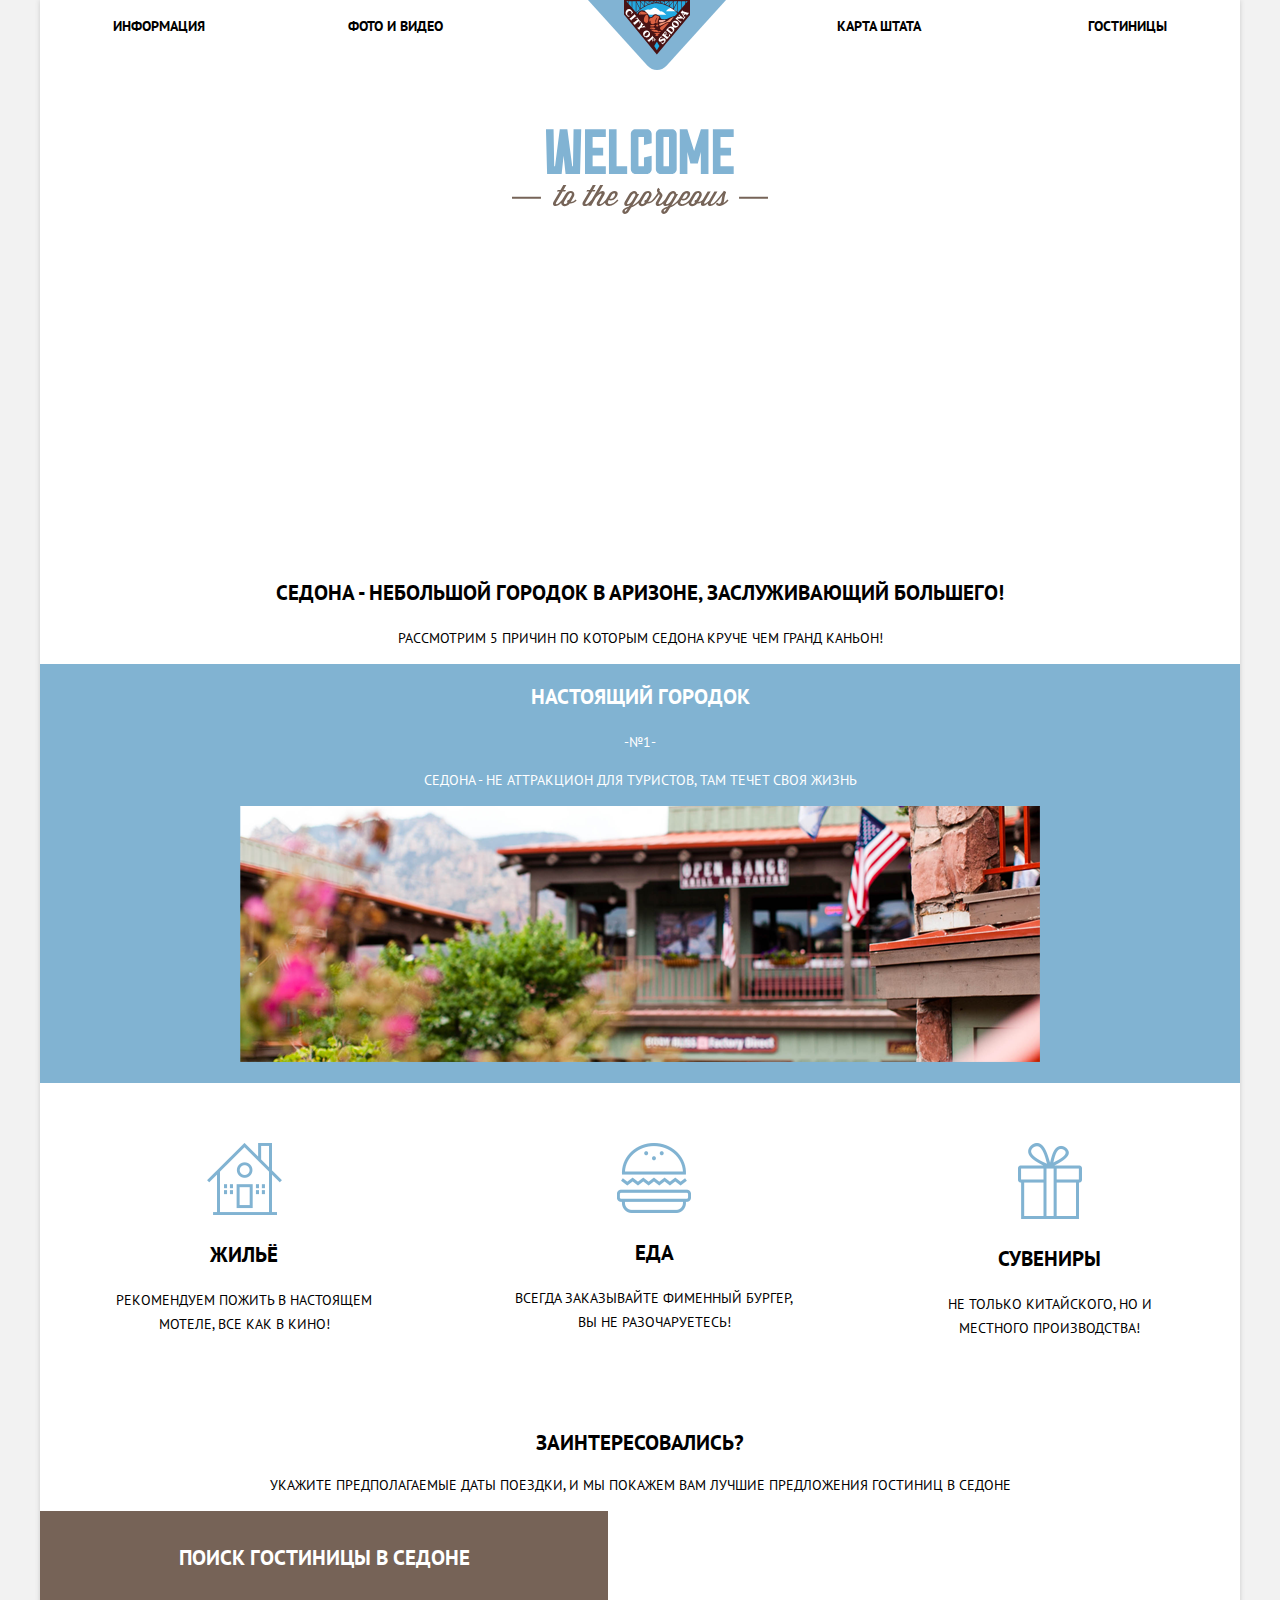
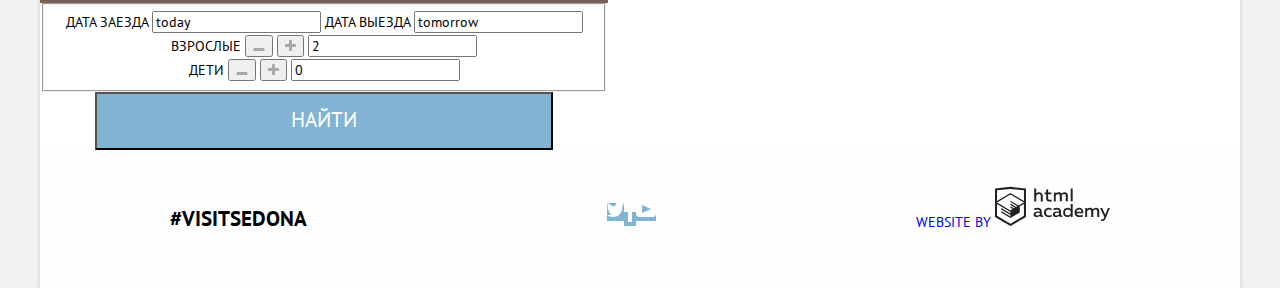
==== commit aa73791f: "перекинуть" ====
--- a/index.html
+++ b/index.html
@@ -8,25 +8,20 @@
   <link rel="stylesheet" href="css/style.css">
 </head>
 <body>
+  <div class="container">
   <header class="main-header">
     <nav class="main-navigation">
-  <figure class="logo">
-    <a class="main-header-logo">
+      <a class="header-logo">
       <img src="img/logo-sedona.svg" width="138" height="70" alt="Логотип Седона">
-    </a>
-  </figure>
-  <div class="list1">
-      <ul class="left-navigation navigation-list">
+      </a>
+      <ul class="navigation-list">
         <li><a href="info.html">Информация</a></li>
         <li><a href="photo.html">Фото и Видео</a></li>
       </ul>
-    </div>
-  <div class="list2">
-      <ul class="right-navigation navigation-list">
+      <ul class="navigation-list">
         <li><a href="map.html">Карта штата</a></li>
         <li><a href="hotels.html">Гостиницы</a></li>
       </ul>
-  </div>
   </nav>
   </header>
 
@@ -60,25 +55,25 @@
 
       <div class="text-row">
         <div class="row-cell">
+          <img src="img/house.svg" alt="ЖИЛЬЁ">
           <h3 class="headline-small"> Жильё </h3>
           <p>
             Рекомендуем пожить в настоящем мотеле, все как в кино!
           </p>
-            <img src="img/house.svg" alt="ЖИЛЬЁ">
         </div>
         <div class="row-cell">
+          <img src="img/burger.svg" alt="ЕДА">
           <h3 class="headline-small"> Еда </h3>
           <p>
             Всегда заказывайте фименный бургер, вы не разочаруетесь!
           </p>
-          <img src="img/burger.svg" alt="ЕДА">
         </div>
        <div class="row-cell">
+        <img src="img/gift.svg" alt="СУВЕНИРЫ">
          <h3 class="headline-small"> Сувениры </h3>
          <p>
            Не только китайского, но и местного производства!
          </p>
-        <img src="img/gift.svg" alt="СУВЕНИРЫ">
        </div>
     </div>
       </div>
@@ -173,5 +168,6 @@
             </div>
 
           </footer>
+        </div>
         </body>
         </html>
--- a/css/style.css
+++ b/css/style.css
@@ -5,22 +5,17 @@
   color: rgb(0, 0, 0);
   text-transform: uppercase;
   background-color: #f2f2f2;
-  /* box-shadow: 0 0 5px #cccccc; */
 }
 
 a {
   text-decoration: none;
 }
 
-.visually-hidden {
-  position: absolute;
-  width: 1px;
-  height: 1px;
-  margin: 1px;
-  border: 0;
-  padding: 0;
-  clip: rect(0 0 0 0);
-  overflow: hidden;
+.container {
+  width: 1200px;
+  margin: 0 auto;
+  box-shadow: 0 0 5px #cccccc;
+
 }
 
 .title-text {
@@ -34,17 +29,45 @@
   vertical-align: middle;
 }
 
+.visually-hidden {
+  position: absolute;
+  width: 1px;
+  height: 1px;
+  margin: -1px;
+  border: 0;
+  padding: 0;
+  white-space: nowrap;
+  clip-path: inset(100%);
+  clip: rect(0 0 0 0);
+  overflow: hidden;
+}
+
+/* хедер */
+.main-header {
+  margin: 0;
+  padding: 0;
+  background-color: #fff;
+}
 .main-navigation {
-  background-color: #ffffff;
-  margin: 0;
-}
-
-.navigation-list  {
-  list-style: none;
-}
-
-.navigation-list a
-{
+  display: flex;
+  justify-content: space-between;
+  width: 1200px;
+  padding: 0 73px;
+  box-sizing: border-box;
+  /* margin: 0; */
+}
+
+.navigation-list {
+  padding: 0;
+  width: 330px;
+  display: flex;
+  flex-direction: row;
+  justify-content: space-between;
+  list-style: none;
+  font-weight: bold;
+}
+
+.navigation-list a {
   color: rgb(0, 0, 0);
 }
 
@@ -52,6 +75,19 @@
 .navigation-list a:focus {
   color: #81b3d2;
 }
+
+.navigation-list a:hover,
+.navigation-list a:focus {
+  color: #81b3d2;
+}
+
+.header-logo {
+  position: absolute;
+  left: 50%;
+  margin-left: -52px;
+  z-index: 15;
+}
+
 
 /* Мейн */
 .main-page {
@@ -63,23 +99,22 @@
 .sedona-intro {
   position: relative;
   background-image: url("../img/background.jpg");
-  text-align: center;
   background-repeat: no-repeat;
   background-size: cover;
-  height: 508px;
-  padding-top: 77px
+  padding-bottom: 72px;
+  padding-top: 77px;
 }
 
 .sedona-intro::after {
   content: "";
+  width: 1200px;
+  height: 58px;
+  position: absolute;
   background-image: url("../img/intro-mask.svg");
   background-repeat: no-repeat;
-  width: 100%;
-  height: 57px;
-  position: absolute;
   right: 0;
   left: 0;
-  bottom: 0;
+  bottom: -1px;
 }
 
 .headline-small {
@@ -162,6 +197,11 @@
 }
 .main-footer {
   background-color: rgba(255, 255, 255, 0.902);
+  display: flex;
+  justify-content: space-around;
+  width: 1200px;
+  padding-top: 36px;
+  padding-bottom: 36px;
 }
 
 .social-list  {
@@ -187,58 +227,19 @@
 }
 
 /* для флексов */
-/* хедер */
-
-.main-header {
-  margin: 0;
-  padding: 0;
-}
-
-.main-navigation {
-display:flex;
-justify-content: space-between;
-}
-
-.left-navigation {
-  display: flex;
-  justify-content: space-around;
-  width: 478px;
-}
-
- .right-navigation {
-  display: flex;
-  justify-content: space-around;
-  width: 478px;
- }
-
-
-.logo {
-  position: absolute;
-  left:50%;
-  margin-left: -52px;
-  z-index: 15;
-  /* как прилепить ее к топу и как сделать так чтобы она не наползала на меню*/
-}
 
  /* мейн */
 .features-list {
   display: flex;
   flex-direction: column;
-  width: 1200px;
+
 }
 
 .text-row {
   display: flex;
   justify-content: space-around;
-  width: 1200px;
-}
-
-
+}
+
+ .row-cell {
+   padding: 60px;
  }
-.main-footer {
-  display: flex;
-  justify-content: space-around;
-  width: 1200px;
-  padding-top: 36px;
-  padding-bottom: 36px;
-}
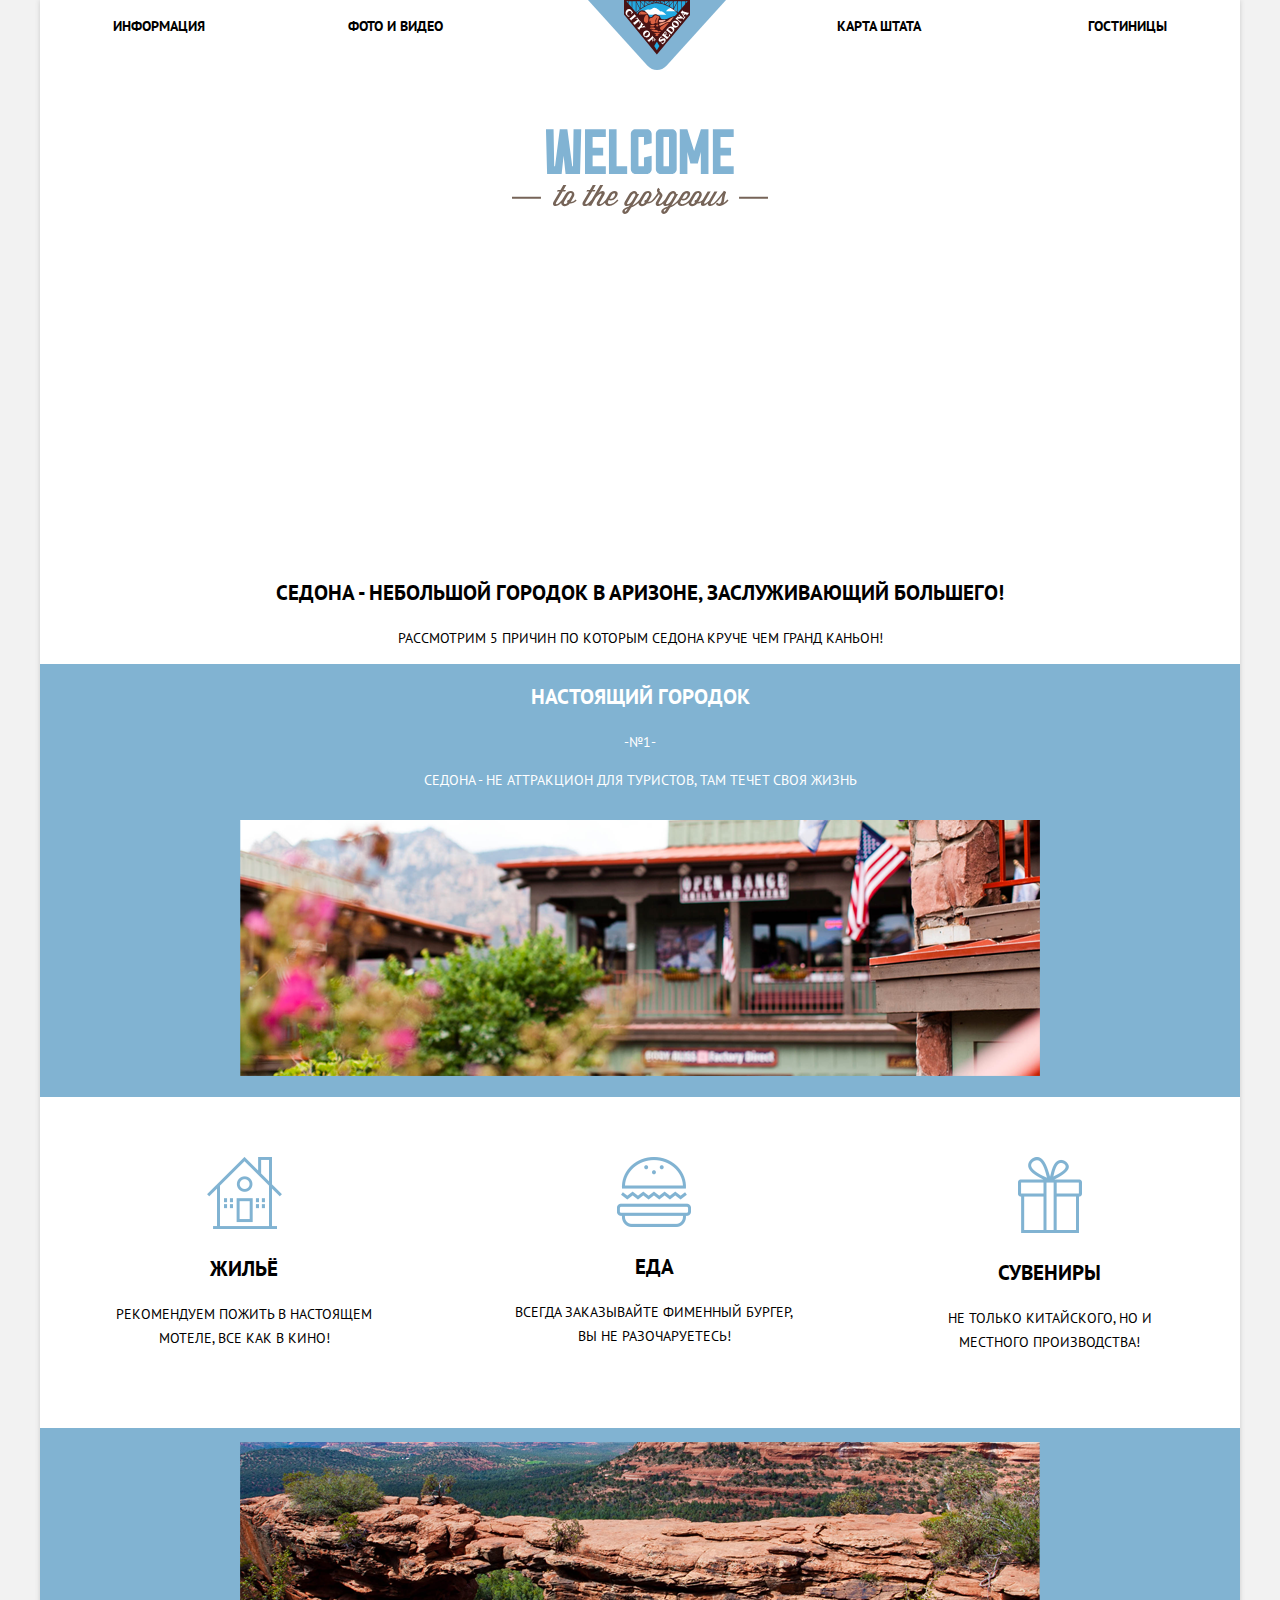
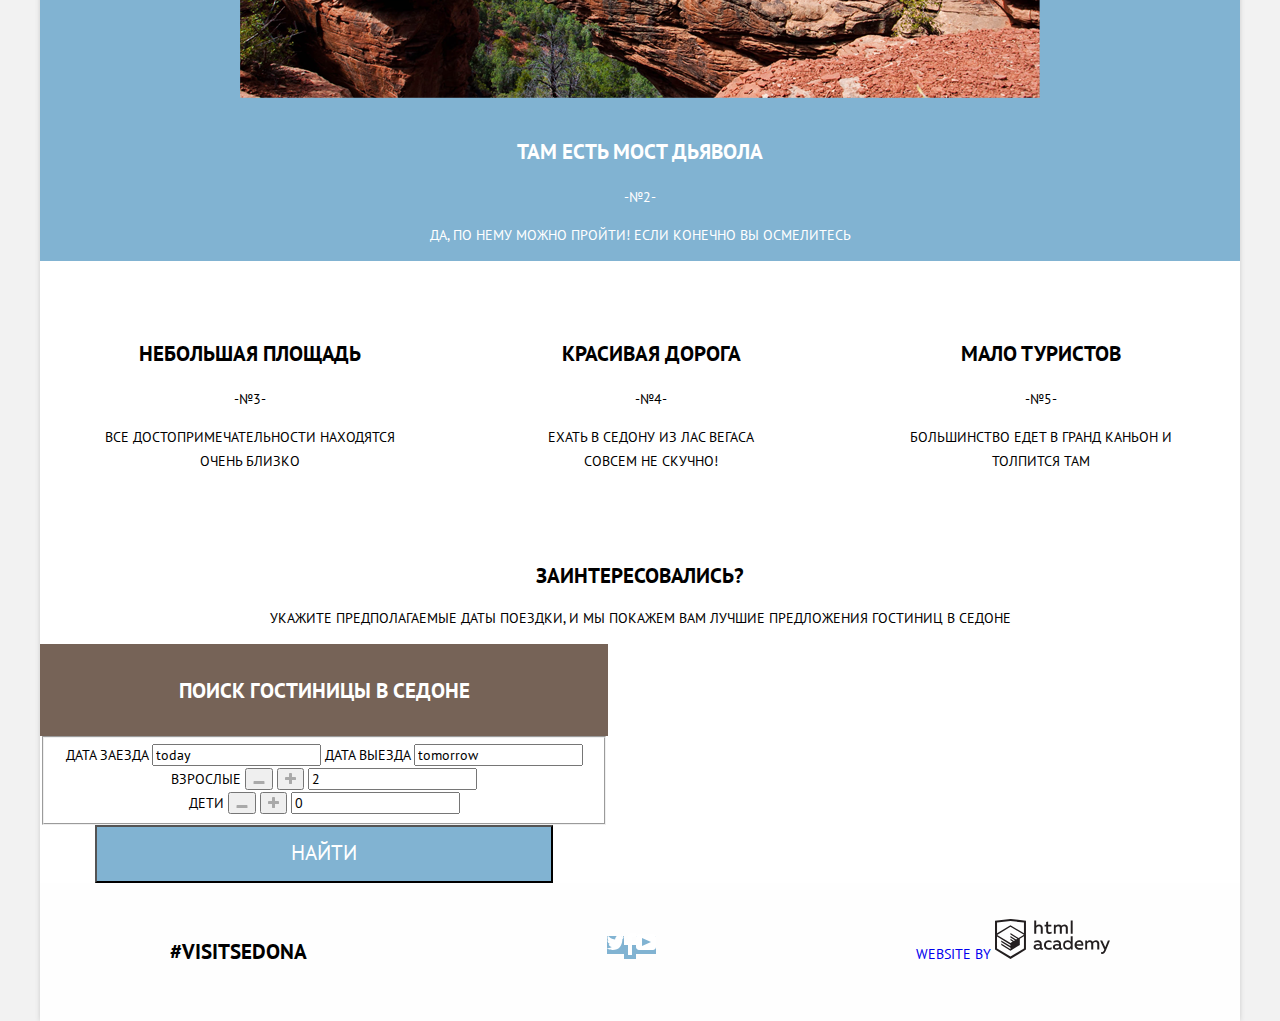
==== commit 522dd747: "6" ====
--- a/index.html
+++ b/index.html
@@ -76,6 +76,46 @@
          </p>
        </div>
     </div>
+
+    <div class="features-row">
+      <figure class="image-definition">
+        <img src="img/devils-brige.png" width="800" height="256" alt="devils brige">
+      </figure>
+      <div class="sedona-definitions">
+        <h3 class="headline-small">
+          Там есть мост дьявола
+        </h3>
+        -№2-
+        <p>
+          Да, по нему можно пройти! Если конечно вы осмелитесь
+        </p>
+      </div>
+    </div>
+
+    <div class="text-row">
+      <div class="row-cell">
+        <h3 class="headline-small"> Небольшая площадь </h3>
+        -№3-
+        <p>
+          Все достопримечательности находятся очень близко
+        </p>
+      </div>
+      <div class="row-cell">
+        <h3 class="headline-small"> Красивая дорога </h3>
+        -№4-
+        <p>
+          Ехать в седону из лас вегаса совсем не скучно!
+        </p>
+      </div>
+     <div class="row-cell">
+       <h3 class="headline-small"> Мало туристов </h3>
+       -№5-
+       <p>
+         Большинство едет в гранд каньон и толпится там
+       </p>
+     </div>
+  </div>
+
       </div>
 
     </section>
--- a/css/style.css
+++ b/css/style.css
@@ -11,6 +11,11 @@
   text-decoration: none;
 }
 
+img {
+  max-width: 100%;
+  height: auto;
+}
+
 .container {
   width: 1200px;
   margin: 0 auto;
@@ -29,7 +34,7 @@
   vertical-align: middle;
 }
 
-.visually-hidden {
+.visually-hidden:not(:focus):not(:active) {
   position: absolute;
   width: 1px;
   height: 1px;
@@ -121,11 +126,27 @@
   font-size: 21px;
 }
 
+.features-list {
+  display: flex;
+  flex-direction: column;
+
+}
+
 .features-row {
   background-color: #81b3d2;
   color: white;
-}
-
+  display: flex;
+  flex-direction: column;
+}
+
+.text-row {
+  display: flex;
+  justify-content: space-around;
+}
+
+.row-cell {
+  padding: 60px;
+}
 
 /* поле поиска */
 
@@ -157,8 +178,14 @@
 /* страница поиска отелей */
 
 .hotels-list {
-  list-style: none;
-}
+  display: flex;
+  list-style: none;
+  flex-direction: column;
+}
+
+ .hotel {
+   display: flex;
+ }
 
 .button-blue {
   background-color: #81b3d2;
@@ -225,21 +252,3 @@
 .social-button a:focus {
   background-color: #f669ec0;
 }
-
-/* для флексов */
-
- /* мейн */
-.features-list {
-  display: flex;
-  flex-direction: column;
-
-}
-
-.text-row {
-  display: flex;
-  justify-content: space-around;
-}
-
- .row-cell {
-   padding: 60px;
- }
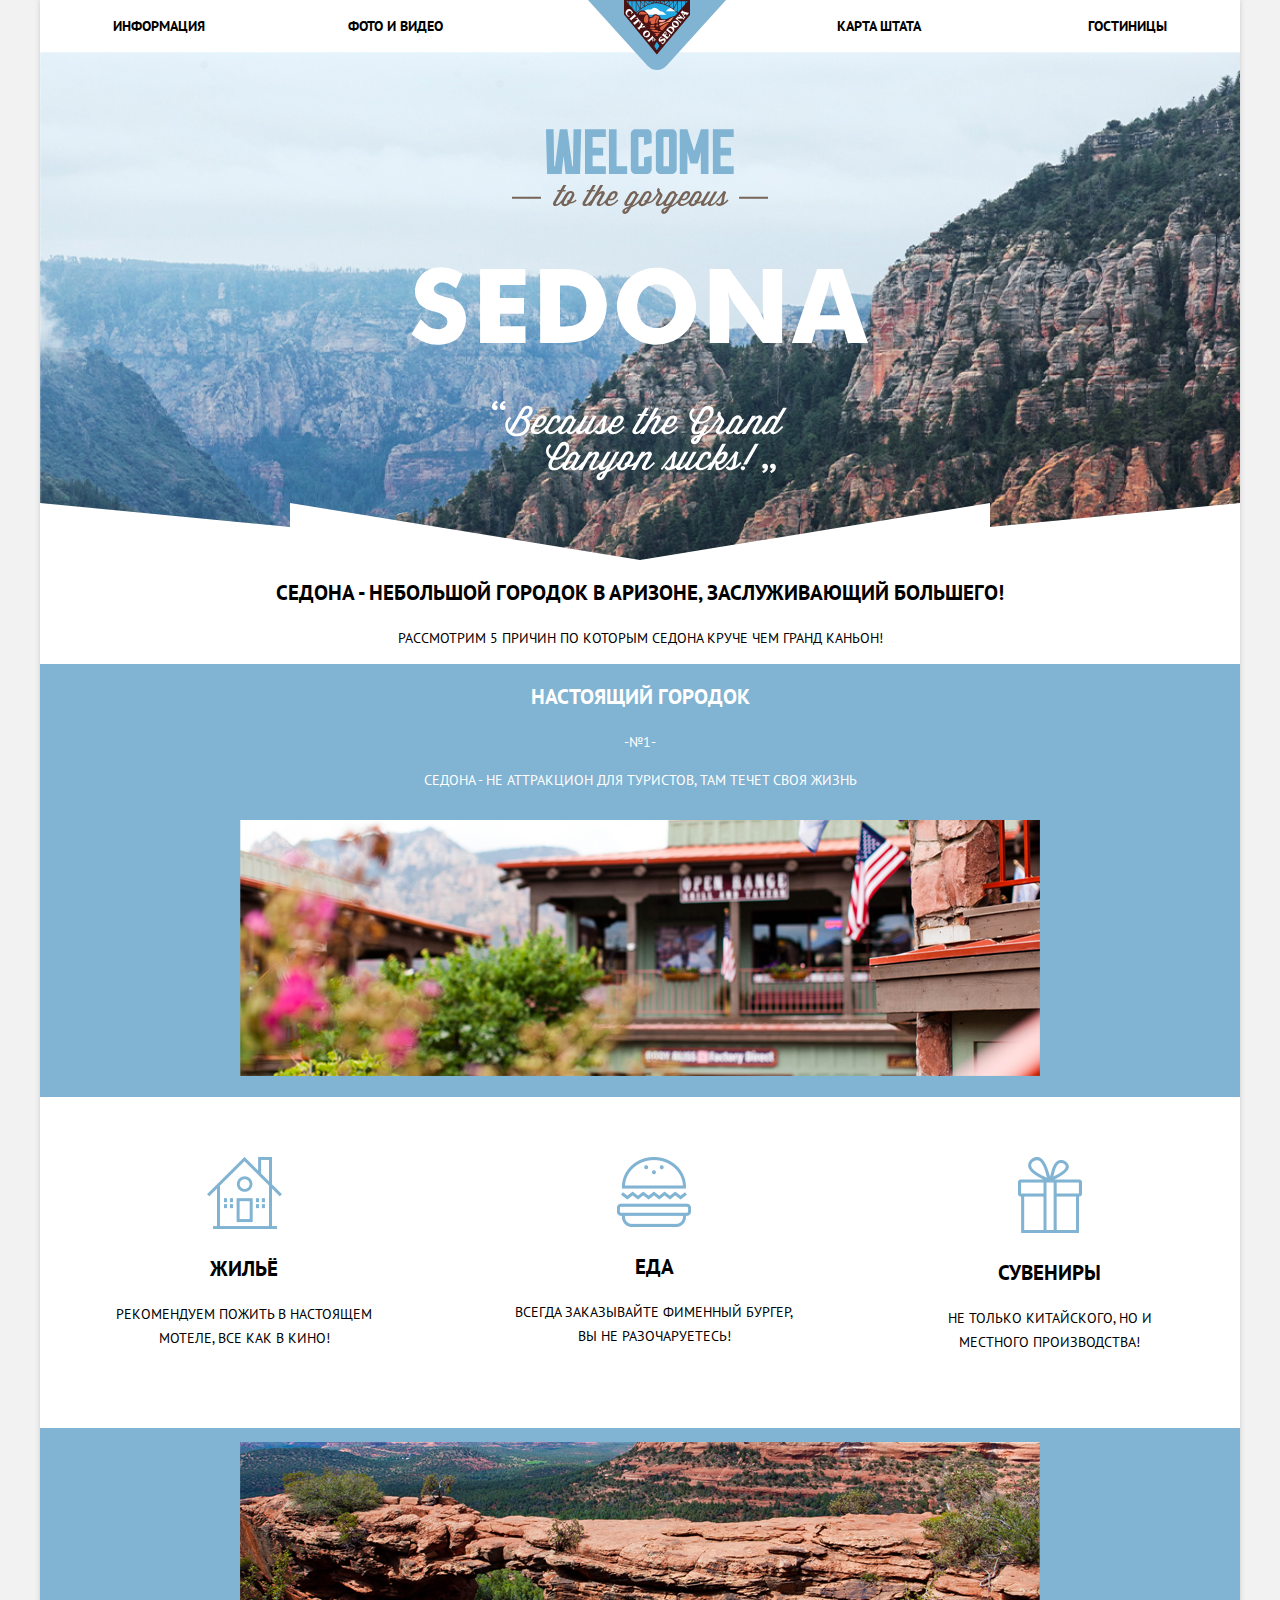
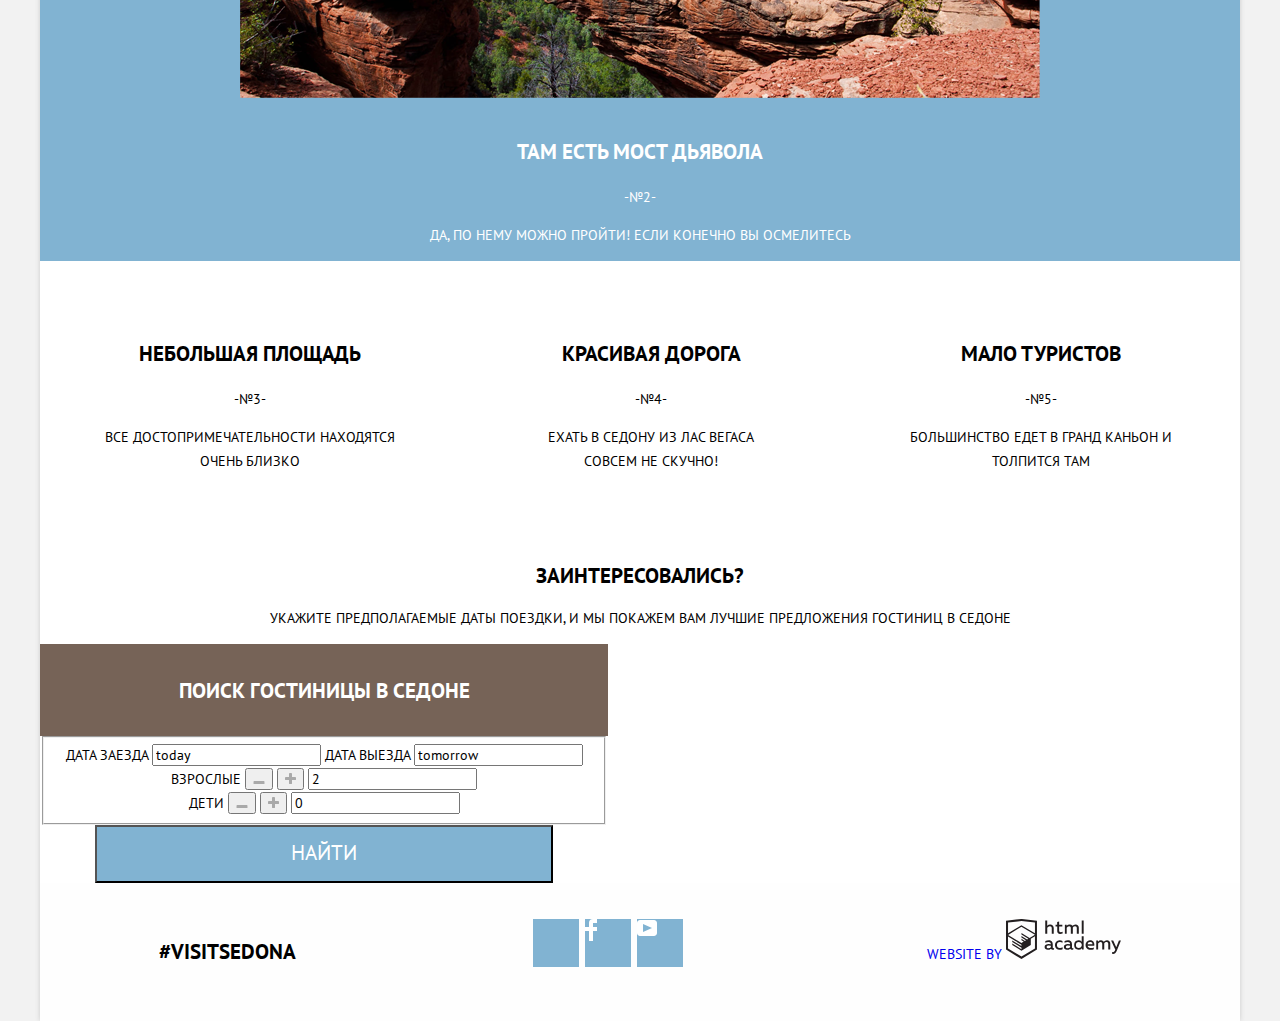
==== commit 2ea1514d: "на проверку" ====
--- a/index.html
+++ b/index.html
@@ -146,7 +146,6 @@
             <label for="adults">
               <span class="searchfield-main-span">Взрослые</span>
             </label>
-            <!-- как мне поступить с лейблом для кнопки? -->
             <button type="button" name="adults-plus" aria-label="Добавить">
               <img src="img/minus.svg" alt="Добавить"></button>
 
@@ -187,17 +186,16 @@
               #VISITSEDONA
             </p>
             <div class="footer-social">
-              <ul class="social-list">
-                <li><a class="social-button-twitter" href="#" aria-label="Мы в Твиттер">
-                  <img src="img/twitter.svg" alt="twitter">
-                </a></li>
-                <li><a class="social-button-facebook" href="#" aria-label="Наша страница на Фейсбук">
+              <div class="social-list">
+                <a class="social-button social-button-twitter" href="#" aria-label="Мы в Твиттер">
+                </a>
+              <a class="social-button social-button-facebook" href="#" aria-label="Наша страница на Фейсбук">
                   <img src="img/facebook.svg" alt="facebook">
-                </a></li>
-                <li><a class="social-button-youtube" href="#" aria-label="Наш Ютуб-канал">
+                </a>
+                <a class="social-button social-button-youtube" href="#" aria-label="Наш Ютуб-канал">
                   <img src="img/youtube.svg" alt="youtube">
-                </a></li>
-              </ul>
+                </a>
+              </div>
             </div>
 
             <div class="footer-copyright">
--- a/css/style.css
+++ b/css/style.css
@@ -103,7 +103,7 @@
 
 .sedona-intro {
   position: relative;
-  background-image: url("../img/background.jpg");
+  background-image: url("../img/background-img.jpg");
   background-repeat: no-repeat;
   background-size: cover;
   padding-bottom: 72px;
@@ -232,12 +232,25 @@
 }
 
 .social-list  {
-  list-style: none;
-  display: flex;
-  justify-content: center;
+  margin: 0, auto;
+  padding: 0;
+  list-style: none;
+  display: flex;
+justify-content: center;
+}
+
+.social-button {
+  background: #81b3d2 no-repeat center;
+  width: 46px;
+  height: 48px;
+  margin-right: 6px;
+  position: relative;
 }
 .social-button-twitter {
-  background: #81b3d2 no-repeat center;
+  background-image: url(".../img/t.png");
+  position: relative;
+  background-repeat: no-repeat;
+/* я перебрала кучу вариантов как ее показать? */
 }
 
 .social-button-facebook {
